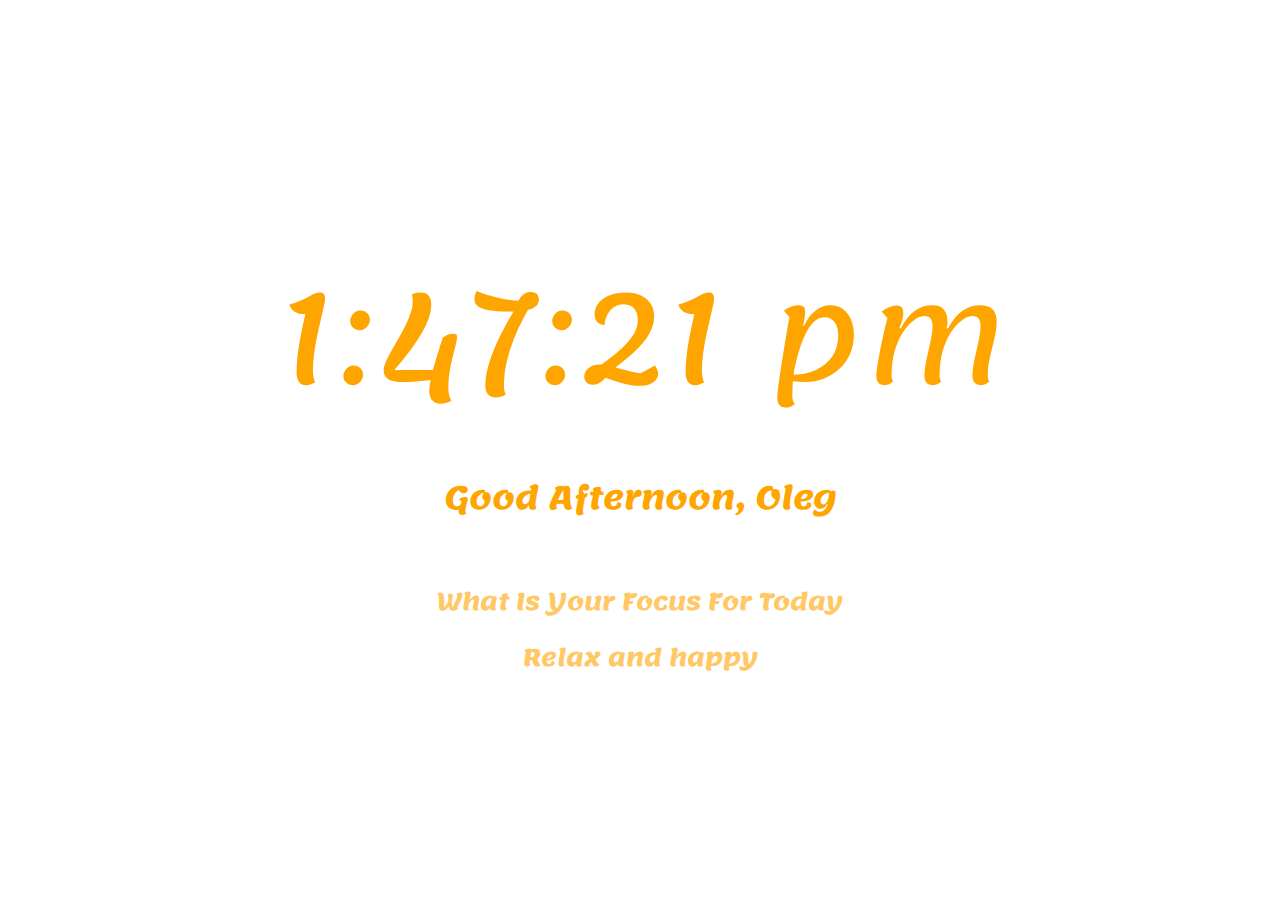
==== index.html @ e9dd0760 "init: html and css ready" ====
<!DOCTYPE html>
<html lang="en">
<head>
    <meta charset="UTF-8">
    <meta name="viewport" content="width=device-width, initial-scale=1.0">
    <link href="https://fonts.googleapis.com/css2?family=Lemonada&display=swap" rel="stylesheet">
    <link rel="stylesheet" href="style.css">
    <title>Momento</title>
</head>
<body>
<time id="time">1:47:21 pm</time>
<h1>
    <span id="greting">Good Afternoon,</span>
    <span id="name" contenteditable = "true">Oleg</span>
</h1>
<h2>
    What Is Your Focus For Today
</h2>
<h2 id="focus" contenteditable>Relax and happy</h2>
<script src = "main.js"></script>
</body>
</html>
---- style.css ----
*, *::before, *::after {
    margin: 0;
    padding: 0;
    box-sizing: border-box;
}

body {
    font-family: 'Lemonada', cursive;
    display: flex;
    flex-direction: column;
    align-items: center;
    justify-content: center;
    text-align: center;
    height: 100vh;
    color: orange;
}

#time {
    font-size: 8rem;
}

h1 {
    margin-bottom: 3rem;
}

h2 {
    margin-bottom: 0.5rem;
    opacity: 0.6;
}

@media (max-width: 768px){
    #time {
        font-size: 6rem;
    }
}
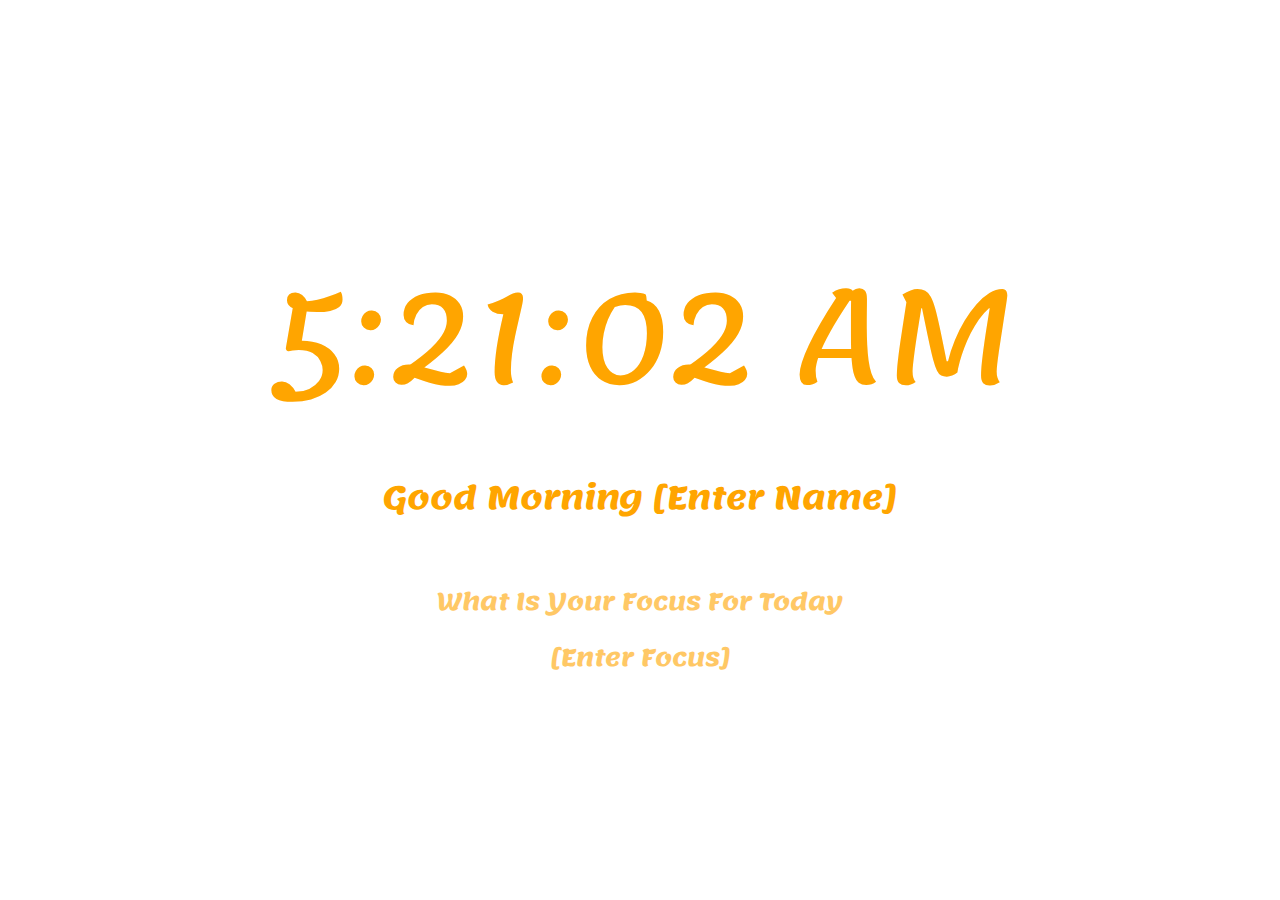
==== commit 7b5e1803: "feat: duplicate from video" ====
--- a/index.html
+++ b/index.html
@@ -10,13 +10,14 @@
 <body>
 <time id="time">1:47:21 pm</time>
 <h1>
-    <span id="greting">Good Afternoon,</span>
-    <span id="name" contenteditable = "true">Oleg</span>
+    <span id="greting"></span>
+    <span id="name" contenteditable = "true"></span>
 </h1>
 <h2>
     What Is Your Focus For Today
 </h2>
-<h2 id="focus" contenteditable>Relax and happy</h2>
+<h2 id="focus" contenteditable = "true"></h2>
+
 <script src = "main.js"></script>
 </body>
 </html>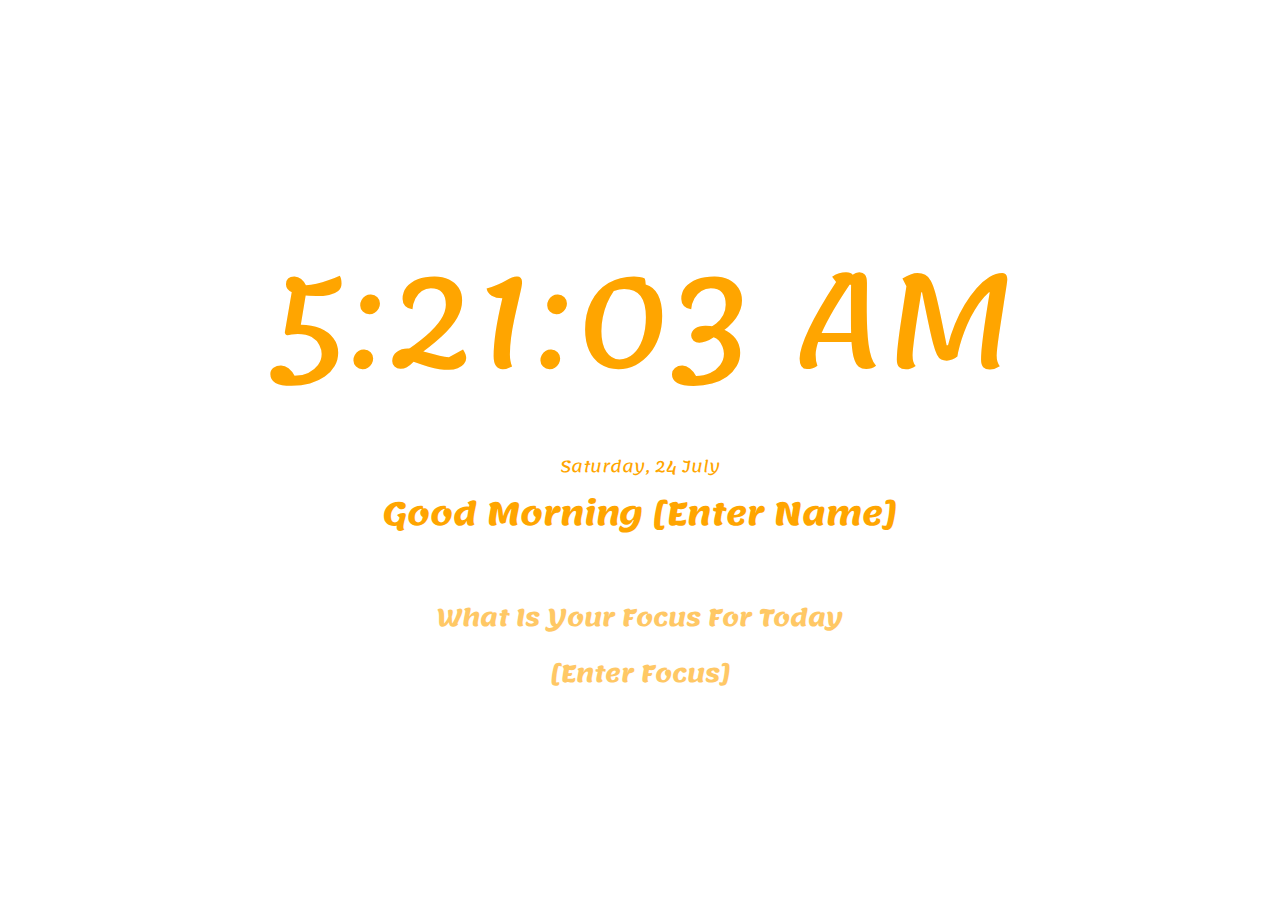
==== commit 69132651: "feat: add day & month" ====
--- a/index.html
+++ b/index.html
@@ -8,7 +8,8 @@
     <title>Momento</title>
 </head>
 <body>
-<time id="time">1:47:21 pm</time>
+<time id="time"></time>
+<div id="date"></div>
 <h1>
     <span id="greting"></span>
     <span id="name" contenteditable = "true"></span>
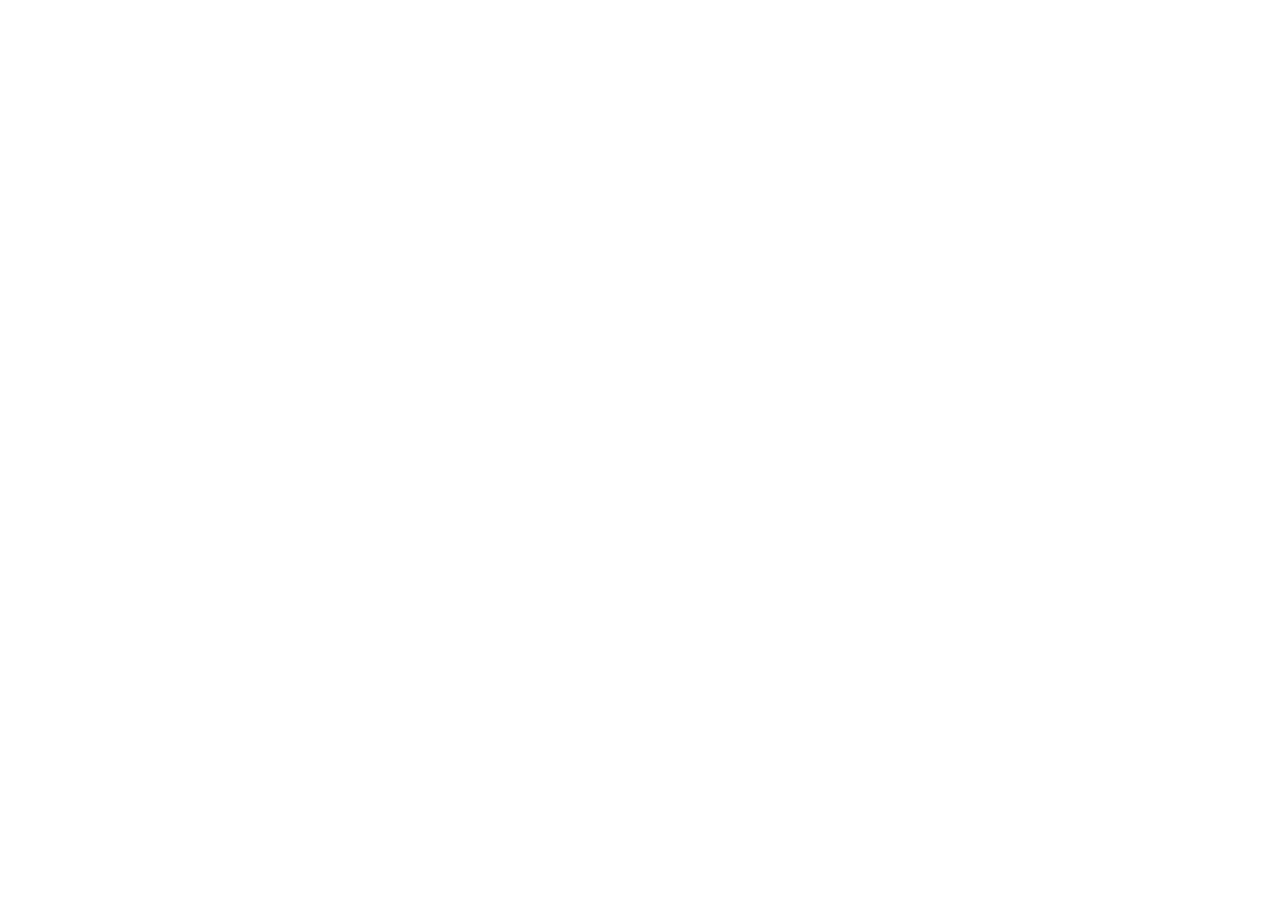
==== commit df00258a: "fat: resolve 1point task" ====
--- a/index.html
+++ b/index.html
@@ -12,12 +12,12 @@
 <div id="date"></div>
 <h1>
     <span id="greting"></span>
-    <span id="name" contenteditable = "true"></span>
+    <span id="name" contenteditable = "true">Oleg</span>
 </h1>
 <h2>
     What Is Your Focus For Today
 </h2>
-<h2 id="focus" contenteditable = "true"></h2>
+<h2 id="focus" contenteditable = "true">good mood</h2>
 
 <script src = "main.js"></script>
 </body>
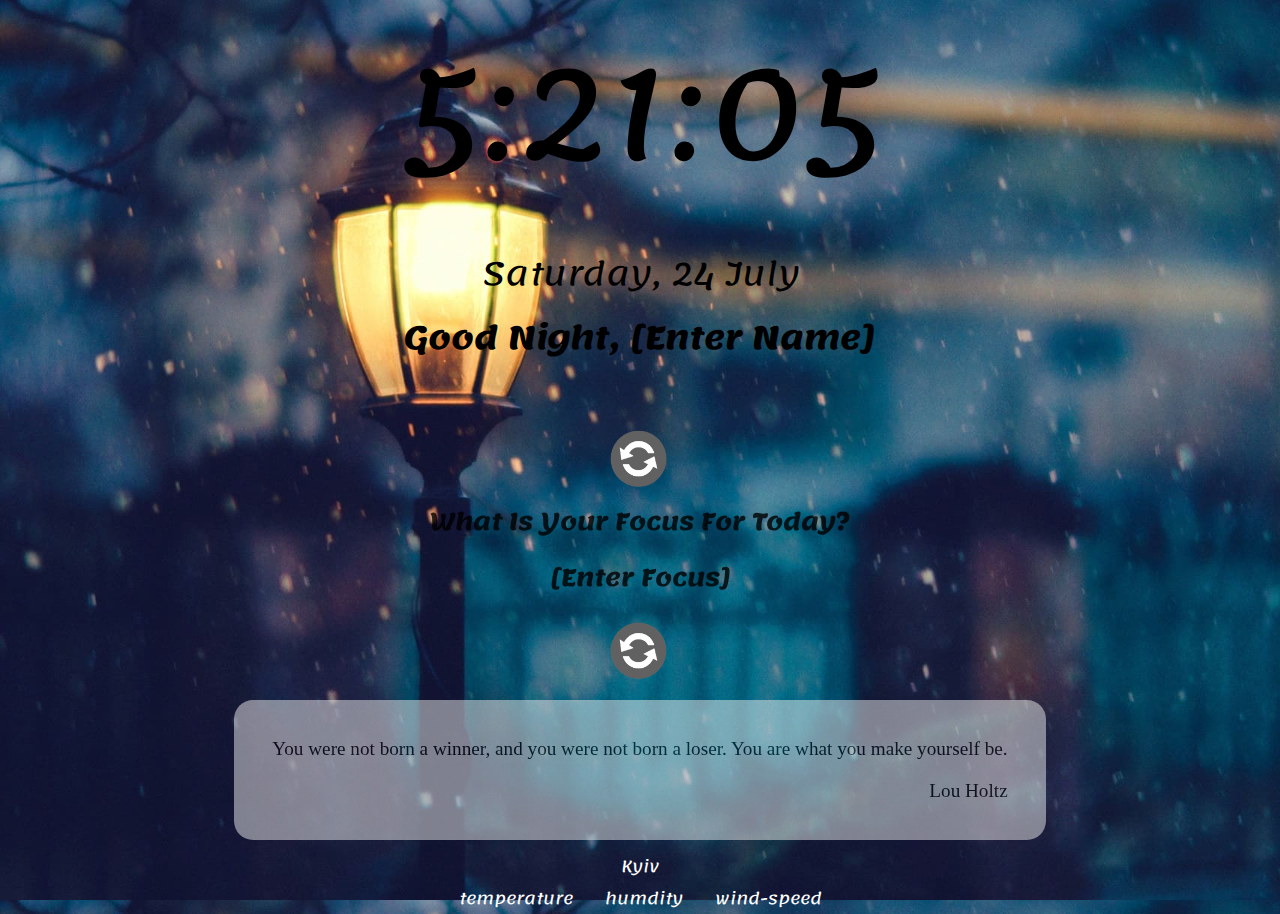
==== commit 8f4b5a3e: "feat: resolve some task" ====
--- a/index.html
+++ b/index.html
@@ -4,20 +4,39 @@
     <meta charset="UTF-8">
     <meta name="viewport" content="width=device-width, initial-scale=1.0">
     <link href="https://fonts.googleapis.com/css2?family=Lemonada&display=swap" rel="stylesheet">
+    <link rel="stylesheet" href="./owfont-master/css/owfont-regular.css">
     <link rel="stylesheet" href="style.css">
     <title>Momento</title>
 </head>
 <body>
+
 <time id="time"></time>
 <div id="date"></div>
 <h1>
     <span id="greting"></span>
     <span id="name" contenteditable = "true">Oleg</span>
 </h1>
-<h2>
-    What Is Your Focus For Today
-</h2>
-<h2 id="focus" contenteditable = "true">good mood</h2>
+<button type ="button" class = "btn"></button>
+<h2>What Is Your Focus For Today?</h2>
+<h2 id="focus" contenteditable = "true"></h2>
+<button id = "btn" class="btn"></button>
+
+<figure class="quote">
+  <blockquote>
+    You were not born a winner, and you were not born a loser. You are what you make yourself be.
+  </blockquote>
+  <figcaption> 
+    Lou Holtz
+  </figcaption>
+</figure>
+
+<div class="city" contenteditable="true">Kyiv</div>
+<i class="weather-icon owf"></i>
+<div class="forecast">
+    <div class="temperature">temperature</div>
+    <div class="humidity">humdity</div>
+    <div class="wind-speed">wind-speed</div>
+</div>
 
 <script src = "main.js"></script>
 </body>
--- a/owfont-master/css/owfont-regular.css
+++ b/owfont-master/css/owfont-regular.css
@@ -0,0 +1,558 @@
+/*!
+ *  owfont-regular 1.0.0 by Deniz Fuchidzhiev - http://websygen.com
+ *  License - font: SIL OFL 1.1, css: MIT License
+ */
+/* FONT PATH
+ * -------------------------- */
+@font-face {
+  font-family: 'owfont';
+  src: url('../fonts/owfont-regular.eot?v=1.0.0');
+  src: url('../fonts/owfont-regular.eot?#iefix&v=1.0.0') format('embedded-opentype'),
+	   url('../fonts/owfont-regular.woff') format('woff'),
+	   url('../fonts/owfont-regular.ttf') format('truetype'),
+	   url('../fonts/owfont-regular.svg#owf-regular') format('svg');
+  font-weight: normal;
+  font-style: normal;
+}
+.owf {
+  display: inline-block;
+  font: normal normal normal 14px/1 owfont;
+  font-size: inherit;
+  text-rendering: auto;
+  -webkit-font-smoothing: antialiased;
+  -moz-osx-font-smoothing: grayscale;
+  transform: translate(0, 0);
+}
+/* makes the font 33% larger relative to the icon container */
+.owf-lg {
+  font-size: 1.33333333em;
+  line-height: 0.75em;
+  vertical-align: -15%;
+}
+.owf-2x {
+  font-size: 2em;
+}
+.owf-3x {
+  font-size: 3em;
+}
+.owf-4x {
+  font-size: 4em;
+}
+.owf-5x {
+  font-size: 5em;
+}
+.owf-fw {
+  width: 1.28571429em;
+  text-align: center;
+}
+.owf-ul {
+  padding-left: 0;
+  margin-left: 2.14285714em;
+  list-style-type: none;
+}
+.owf-ul > li {
+  position: relative;
+}
+.owf-li {
+  position: absolute;
+  left: -2.14285714em;
+  width: 2.14285714em;
+  top: 0.14285714em;
+  text-align: center;
+}
+.owf-li.owf-lg {
+  left: -1.85714286em;
+}
+.owf-border {
+  padding: .2em .25em .15em;
+  border: solid 0.08em #eeeeee;
+  border-radius: .1em;
+}
+.owf-pull-right {
+  float: right;
+}
+.owf-pull-left {
+  float: left;
+}
+.owf.owf-pull-left {
+  margin-right: .3em;
+}
+.owf.owf-pull-right {
+  margin-left: .3em;
+}
+
+/* owfont uses the Unicode Private Use Area (PUA) to ensure screen
+   readers do not read off random characters that represent icons */
+   
+/*   Weather Condition Codes    */
+   
+/*   Thunderstorm - - - - - - - - - - - - - - - - - - - - - - - - - - - - - - - - - - - -    */
+   
+/* thunderstorm with light rain */
+.owf-200:before,
+.owf-200-d:before,
+.owf-200-n:before {
+  content: "\EB28";
+}
+/* thunderstorm with rain */
+.owf-201:before,
+.owf-201-d:before,
+.owf-201-n:before {
+  content: "\EB29";
+}
+/* thunderstorm with heavy rain */
+.owf-202:before,
+.owf-202-d:before,
+.owf-202-n:before {
+  content: "\EB2A";
+}
+/*  light thunderstorm  */
+.owf-210:before,
+.owf-210-d:before,
+.owf-210-n:before {
+  content: "\EB32";
+}
+/*  thunderstorm  */
+.owf-211:before,
+.owf-211-d:before,
+.owf-211-n:before {
+  content: "\EB33";
+}
+/*   heavy thunderstorm   */
+.owf-212:before,
+.owf-212-d:before,
+.owf-212-n:before {
+  content: "\EB34";
+}
+/*   ragged thunderstorm   */
+.owf-221:before,
+.owf-221-d:before,
+.owf-221-n:before {
+  content: "\EB3D";
+}
+/*  thunderstorm with light drizzle    */
+.owf-230:before,
+.owf-230-d:before,
+.owf-230-n:before {
+  content: "\EB46";
+}
+/*  thunderstorm with drizzle     */
+.owf-231:before,
+.owf-231-d:before,
+.owf-231-n:before {
+  content: "\EB47";
+}
+/* thunderstorm with heavy drizzle     */
+.owf-232:before,
+.owf-232-d:before,
+.owf-232-n:before {
+  content: "\EB48";
+}
+
+/*   Drizzle - - - - - - - - - - - - - - - - - - - - - - - - - - - - - - - - - - - -    */
+
+/*  light intensity drizzle */
+.owf-300:before,
+.owf-300-d:before,
+.owf-300-n:before {
+  content: "\EB8C";
+}
+/*  drizzle */
+.owf-301:before,
+.owf-301-d:before,
+.owf-301-n:before {
+  content: "\EB8D";
+}
+/*  heavy intensity drizzle  */
+.owf-302:before,
+.owf-302-d:before,
+.owf-302-n:before {
+  content: "\EB8E";
+}
+/*   light intensity drizzle rain  */
+.owf-310:before,
+.owf-310-d:before,
+.owf-310-n:before {
+  content: "\EB96";
+}
+/*  drizzle rain  */
+.owf-311:before,
+.owf-311-d:before,
+.owf-311-n:before {
+  content: "\EB97";
+}
+/* heavy intensity drizzle rain */
+.owf-312:before,
+.owf-312-d:before,
+.owf-312-n:before {
+  content: "\EB98";
+}
+/* shower rain and drizzle  */
+.owf-313:before,
+.owf-313-d:before,
+.owf-313-n:before {
+  content: "\EB99";
+}
+/* heavy shower rain and drizzle*/
+.owf-314:before,
+.owf-314-d:before,
+.owf-314-n:before {
+  content: "\EB9A";
+}
+/* shower drizzle */
+.owf-321:before,
+.owf-321-d:before,
+.owf-321-n:before {
+  content: "\EBA1";
+}
+
+/*   Rain - - - - - - - - - - - - - - - - - - - - - - - - - - - - - - - - - - - -    */
+
+/* light rain  */
+.owf-500:before,
+.owf-500-d:before,
+.owf-500-n:before {
+  content: "\EC54";
+}
+/* moderate rain  */
+.owf-501:before,
+.owf-501-d:before,
+.owf-501-n:before {
+  content: "\EC55";
+}
+/* heavy intensity rain  */
+.owf-502:before,
+.owf-502-d:before,
+.owf-502-n:before {
+  content: "\EC56";
+}
+/* very heavy rain   */
+.owf-503:before,
+.owf-503-d:before,
+.owf-503-n:before {
+  content: "\EC57";
+}
+/* extreme rain    */
+.owf-504:before,
+.owf-504-d:before,
+.owf-504-n:before {
+  content: "\EC58";
+}
+/* freezing rain    */
+.owf-511:before,
+.owf-511-d:before,
+.owf-511-n:before {
+  content: "\EC5F";
+}
+/*  light intensity shower rain    */
+.owf-520:before,
+.owf-520-d:before,
+.owf-520-n:before {
+  content: "\EC68";
+}
+/* shower rain  */
+.owf-521:before,
+.owf-521-d:before,
+.owf-521-n:before {
+  content: "\EC69";
+}
+/*  heavy intensity shower rain  */
+.owf-522:before,
+.owf-522-d:before,
+.owf-522-n:before {
+  content: "\EC6A";
+}
+/* ragged shower rain  */
+.owf-531:before,
+.owf-531-d:before,
+.owf-531-n:before {
+  content: "\EC73";
+}
+
+/*   Snow - - - - - - - - - - - - - - - - - - - - - - - - - - - - - - - - - - - -    */
+
+/* light snow  */
+.owf-600:before,
+.owf-600-d:before,
+.owf-600-n:before {
+  content: "\ECB8";
+}
+/*  snow  */
+.owf-601:before,
+.owf-601-d:before,
+.owf-601-n:before {
+  content: "\ECB9";
+}
+/*   heavy snow   */
+.owf-602:before,
+.owf-602-d:before,
+.owf-602-n:before {
+  content: "\ECBA";
+}
+/*  sleet  */
+.owf-611:before,
+.owf-611-d:before,
+.owf-611-n:before {
+  content: "\ECC3";
+}
+/*   shower sleet */
+.owf-612:before,
+.owf-612-d:before,
+.owf-612-n:before {
+  content: "\ECC4";
+}
+/* light rain and snow */
+.owf-615:before,
+.owf-615-d:before,
+.owf-615-n:before {
+  content: "\ECC7";
+}
+/* rain and snow  */
+.owf-616:before,
+.owf-616-d:before,
+.owf-616-n:before {
+  content: "\ECC8";
+}
+/* light shower snow  */
+.owf-620:before,
+.owf-620-d:before,
+.owf-620-n:before {
+  content: "\ECCC";
+}
+/* shower snow  */
+.owf-621:before,
+.owf-621-d:before,
+.owf-621-n:before {
+  content: "\ECCD";
+}
+/* heavy shower snow  */
+.owf-622:before,
+.owf-622-d:before,
+.owf-622-n:before {
+  content: "\ECCE";
+}
+
+/*   Atmosphere - - - - - - - - - - - - - - - - - - - - - - - - - - - - - - - - - - - -    */
+
+/* mist */
+.owf-701:before,
+.owf-701-d:before,
+.owf-701-n:before {
+  content: "\ED1D";
+}
+/* smoke */
+.owf-711:before,
+.owf-711-d:before,
+.owf-711-n:before {
+  content: "\ED27";
+}
+/* haze */
+.owf-721:before,
+.owf-721-d:before,
+.owf-721-n:before {
+  content: "\ED31";
+}
+/* Sand/Dust Whirls */
+.owf-731:before,
+.owf-731-d:before,
+.owf-731-n:before {
+  content: "\ED3B";
+}
+/* Fog */
+.owf-741:before,
+.owf-741-d:before,
+.owf-741-n:before {
+  content: "\ED45";
+}
+/* sand */
+.owf-751:before,
+.owf-751-d:before,
+.owf-751-n:before {
+  content: "\ED4F";
+}
+/* dust */
+.owf-761:before,
+.owf-761-d:before,
+.owf-761-n:before {
+  content: "\ED59";
+}
+/*  VOLCANIC ASH  */
+.owf-762:before,
+.owf-762-d:before,
+.owf-762-n:before {
+  content: "\ED5A";
+}
+/* SQUALLS */
+.owf-771:before,
+.owf-771-d:before,
+.owf-771-n:before {
+  content: "\ED63";
+}
+/* TORNADO */
+.owf-781:before,
+.owf-781-d:before,
+.owf-781-n:before {
+  content: "\ED6D";
+}
+
+/*   Clouds - - - - - - - - - - - - - - - - - - - - - - - - - - - - - - - - - - - -    */
+
+/*  sky is clear  */  /*  Calm  */
+.owf-800:before,
+.owf-800-d:before,
+.owf-951:before,
+.owf-951-d:before {
+  content: "\ED80";
+}
+.owf-800-n:before,
+.owf-951-n:before {
+  content: "\F168";
+}
+/*  few clouds   */
+.owf-801:before,
+.owf-801-d:before {
+  content: "\ED81";
+}
+.owf-801-n:before {
+  content: "\F169";
+}
+/* scattered clouds */
+.owf-802:before,
+.owf-802-d:before {
+  content: "\ED82";
+}
+.owf-802-n:before {
+  content: "\F16A";
+}
+/* broken clouds  */
+.owf-803:before,
+.owf-803-d:before,
+.owf-803-n:before {
+  content: "\ED83";
+}
+/* overcast clouds  */
+.owf-804:before,
+.owf-804-d:before,
+.owf-804-n:before {
+  content: "\ED84";
+}
+
+/*   Extreme - - - - - - - - - - - - - - - - - - - - - - - - - - - - - - - - - - - -    */
+
+/* tornado  */
+.owf-900:before,
+.owf-900-d:before,
+.owf-900-n:before {
+  content: "\EDE4";
+}
+/*  tropical storm  */
+.owf-901:before,
+.owf-901-d:before,
+.owf-901-n:before {
+  content: "\EDE5";
+}
+/* hurricane */
+.owf-902:before,
+.owf-902-d:before,
+.owf-902-n:before {
+  content: "\EDE6";
+}
+/* cold */
+.owf-903:before,
+.owf-903-d:before,
+.owf-903-n:before {
+  content: "\EDE7";
+}
+/* hot */
+.owf-904:before,
+.owf-904-d:before,
+.owf-904-n:before {
+  content: "\EDE8";
+}
+/* windy */
+.owf-905:before,
+.owf-905-d:before,
+.owf-905-n:before {
+  content: "\EDE9";
+}
+/* hail */
+.owf-906:before,
+.owf-906-d:before,
+.owf-906-n:before {
+  content: "\EDEA";
+}
+
+/*   Additional - - - - - - - - - - - - - - - - - - - - - - - - - - - - - - - - - - - -    */
+
+/* Setting */
+.owf-950:before,
+.owf-950-d:before,
+.owf-950-n:before {
+  content: "\EE16";
+}
+/*  Light breeze  */
+.owf-952:before,
+.owf-952-d:before,
+.owf-952-n:before {
+  content: "\EE18";
+}
+/*  Gentle Breeze  */
+.owf-953:before,
+.owf-953-d:before,
+.owf-953-n:before {
+  content: "\EE19";
+}
+/*  Moderate breeze  */
+.owf-954:before,
+.owf-954-d:before,
+.owf-954-n:before {
+  content: "\EE1A";
+}
+/* Fresh Breeze  */
+.owf-955:before,
+.owf-955-d:before,
+.owf-955-n:before {
+  content: "\EE1B";
+}
+/* Strong  Breeze  */
+.owf-956:before,
+.owf-956-d:before,
+.owf-956-n:before {
+  content: "\EE1C";
+}
+/* High wind, near gale  */
+.owf-957:before,
+.owf-957-d:before,
+.owf-957-n:before {
+  content: "\EE1D";
+}
+/* Gale */
+.owf-958:before,
+.owf-958-d:before,
+.owf-958-n:before {
+  content: "\EE1E";
+}
+/*  Severe Gale  */
+.owf-959:before,
+.owf-959-d:before,
+.owf-959-n:before {
+  content: "\EE1F";
+}
+/* Storm */
+.owf-960:before,
+.owf-960-d:before,
+.owf-960-n:before {
+  content: "\EE20";
+}
+/*  Violent Storm  */
+.owf-961:before,
+.owf-961-d:before,
+.owf-961-n:before {
+  content: "\EE21";
+}
+/* Hurricane */
+.owf-962:before,
+.owf-962-d:before,
+.owf-962-n:before {
+  content: "\EE22";
+}--- a/style.css
+++ b/style.css
@@ -2,6 +2,7 @@
     margin: 0;
     padding: 0;
     box-sizing: border-box;
+    color: black;
 }
 
 body {
@@ -12,11 +13,16 @@
     justify-content: center;
     text-align: center;
     height: 100vh;
-    color: orange;
+    background-size: cover;
+    transition: background-image 1s ease-in-out;
 }
 
 #time {
     font-size: 8rem;
+}
+
+#date{
+    font-size: 2rem;
 }
 
 h1 {
@@ -25,11 +31,80 @@
 
 h2 {
     margin-bottom: 0.5rem;
-    opacity: 0.6;
+    opacity: 0.8;
 }
 
-@media (max-width: 768px){
+.forecast {
+    display: flex;
+    column-gap: 2rem;
+}
+
+@media (max-width: 768px) {
     #time {
         font-size: 6rem;
     }
-}+}
+
+@media (max-width: 420px) {
+    #time {
+        font-size: 4rem;
+    }
+    #greting, #name, #date, h2 {
+        font-size: 1rem;
+    }
+}
+
+.btn {
+    width: 60px;
+    height: 60px;
+    border: 0;
+    flex-shrink: 0;
+    background: url("./images/button.png");
+    background-size: contain;
+    background-repeat: no-repeat;
+    filter: grayscale(1);
+    margin: 10px;
+  }
+  .btn:hover {
+    filter: grayscale(.8);
+  }
+  .btn:active,
+  .btn:focus {
+    outline: 0;
+  }
+  
+  .btn:active{
+    transform: scale(1.02)
+  }
+  .btn:disabled{
+      opacity: 0.3;
+  }
+
+  .quote {
+    font: 1.2rem Georgia, serif;
+    margin: 10px;
+    background: #eee;
+    padding: 1em;
+    border-radius: 1em;
+    opacity: 0.5;
+  }
+  .quote figcaption,
+  .quote blockquote {
+    margin: 1em;
+  }
+  .quote figcaption {
+    text-align: right;
+  }
+
+  @media (max-width: 420px) {
+   .btn {
+       width: 40px;
+       height: 40px;;
+   }
+   
+}
+
+.city, .temperature, .humidity, .wind-speed {
+    color: white;
+}
+
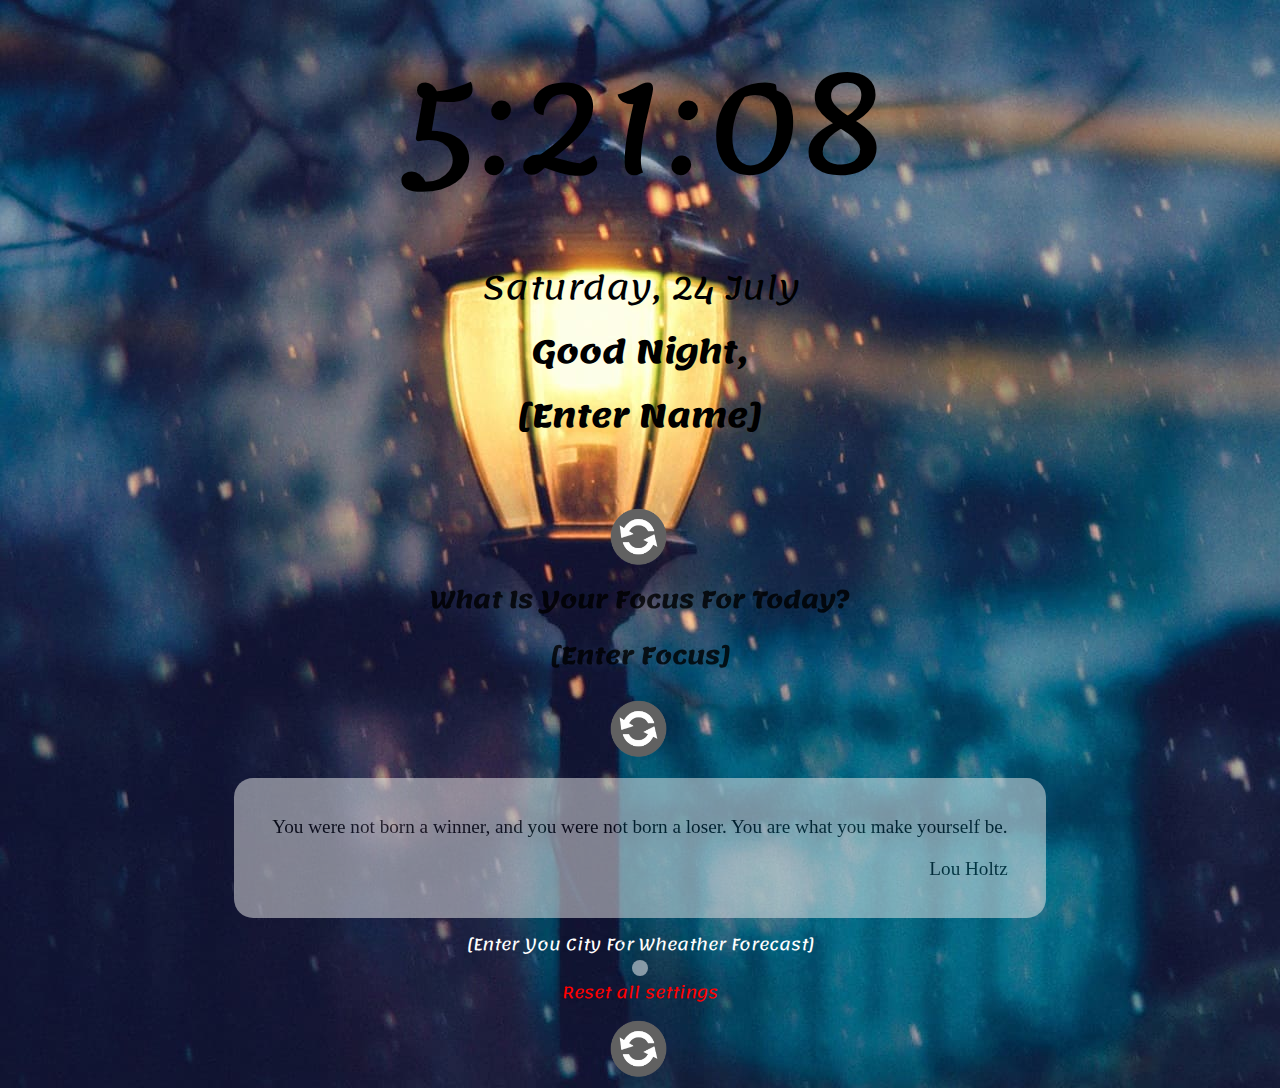
==== commit 68b65530: "feat: resolve all task but problen with quotes server" ====
--- a/index.html
+++ b/index.html
@@ -14,7 +14,7 @@
 <div id="date"></div>
 <h1>
     <span id="greting"></span>
-    <span id="name" contenteditable = "true">Oleg</span>
+    <p id="name" contenteditable = "true"></p>
 </h1>
 <button type ="button" class = "btn"></button>
 <h2>What Is Your Focus For Today?</h2>
@@ -33,11 +33,12 @@
 <div class="city" contenteditable="true">Kyiv</div>
 <i class="weather-icon owf"></i>
 <div class="forecast">
-    <div class="temperature">temperature</div>
-    <div class="humidity">humdity</div>
-    <div class="wind-speed">wind-speed</div>
+    <div class="temperature"></div>
+    <div class="humidity"></div>
+    <div class="wind-speed"></div>
 </div>
-
+<div class = "reset">Reset all settings</div>
+<button id = "reset" class="btn"></button>
 <script src = "main.js"></script>
 </body>
 </html>--- a/style.css
+++ b/style.css
@@ -12,8 +12,8 @@
     align-items: center;
     justify-content: center;
     text-align: center;
-    height: 100vh;
-    background-size: cover;
+    height: 100%;
+    background-size: auto;
     transition: background-image 1s ease-in-out;
 }
 
@@ -24,7 +24,6 @@
 #date{
     font-size: 2rem;
 }
-
 h1 {
     margin-bottom: 3rem;
 }
@@ -104,7 +103,18 @@
    
 }
 
+i {
+    display: inline-block;
+    width: 1rem;
+    height: 1rem;
+    background-color: white;
+    border-radius: 50%;
+    opacity: 0.5;
+}
 .city, .temperature, .humidity, .wind-speed {
     color: white;
 }
 
+.reset {
+    color: red;
+}